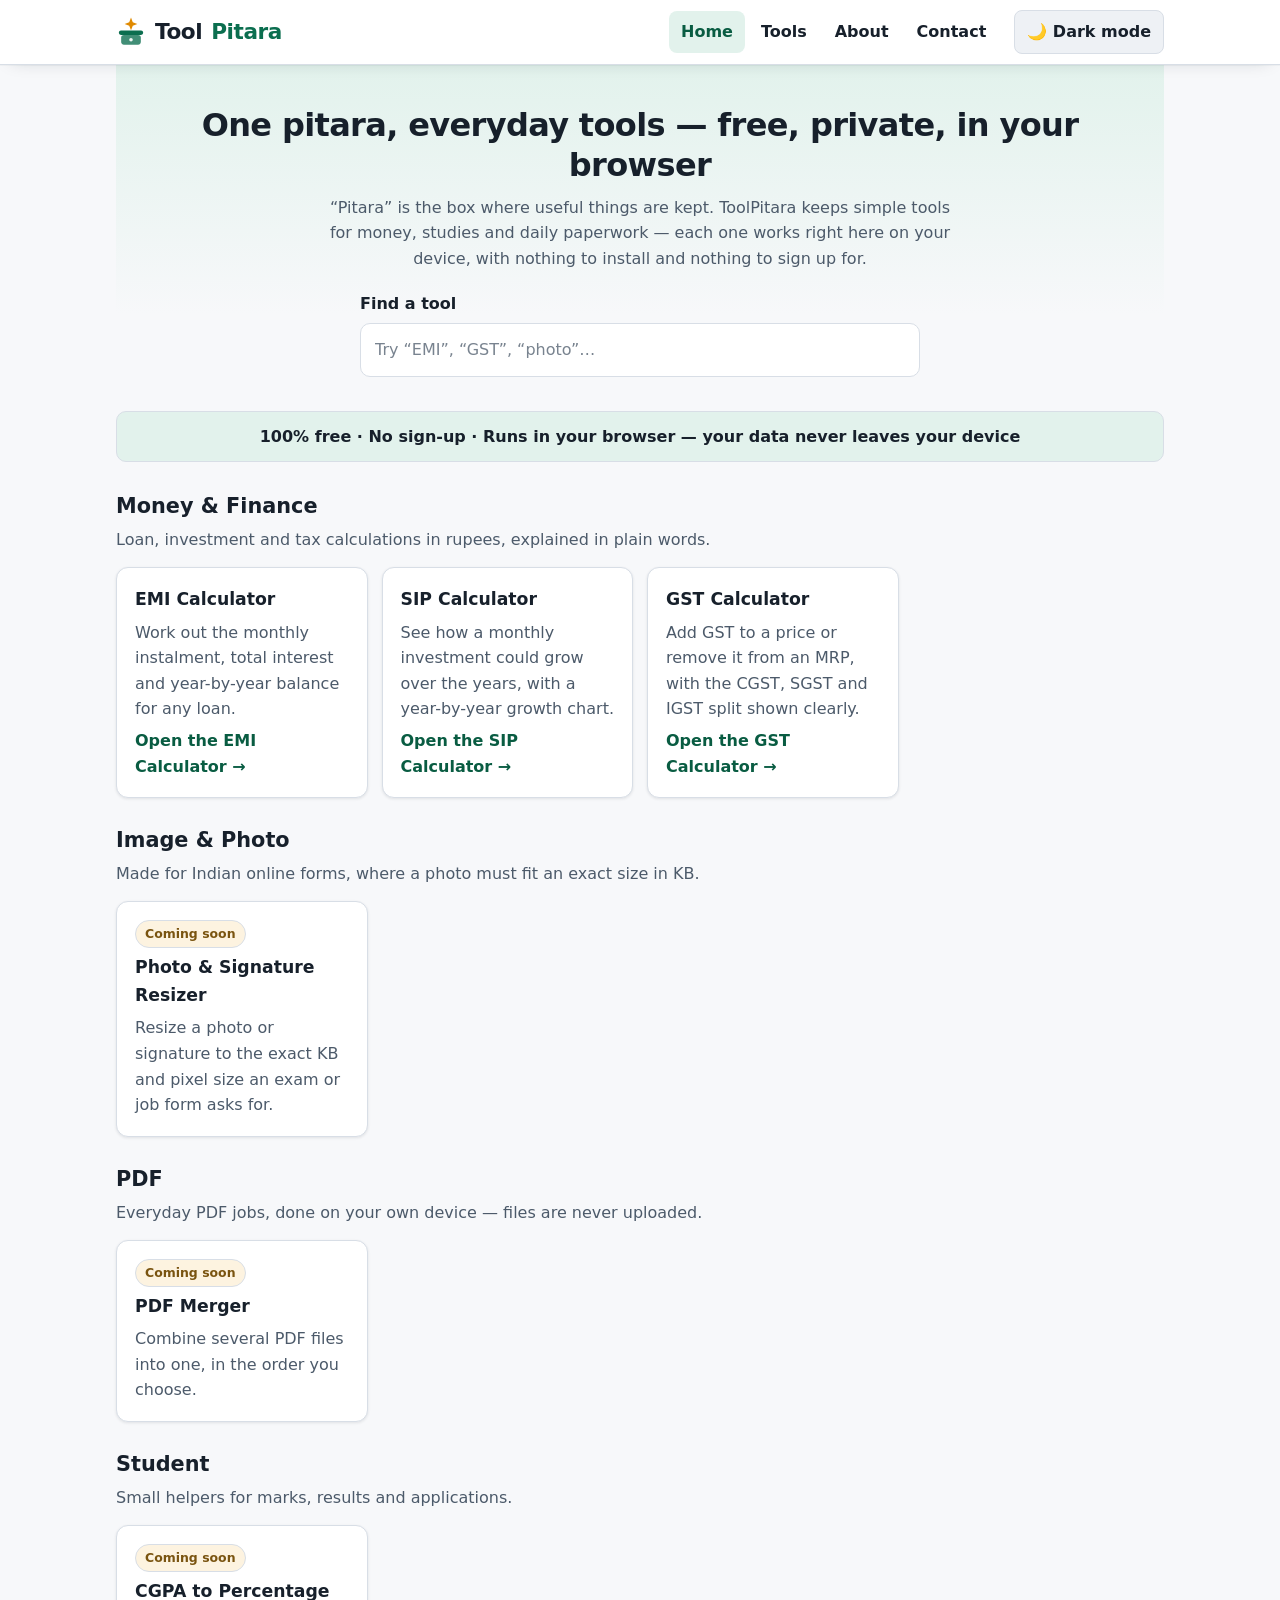
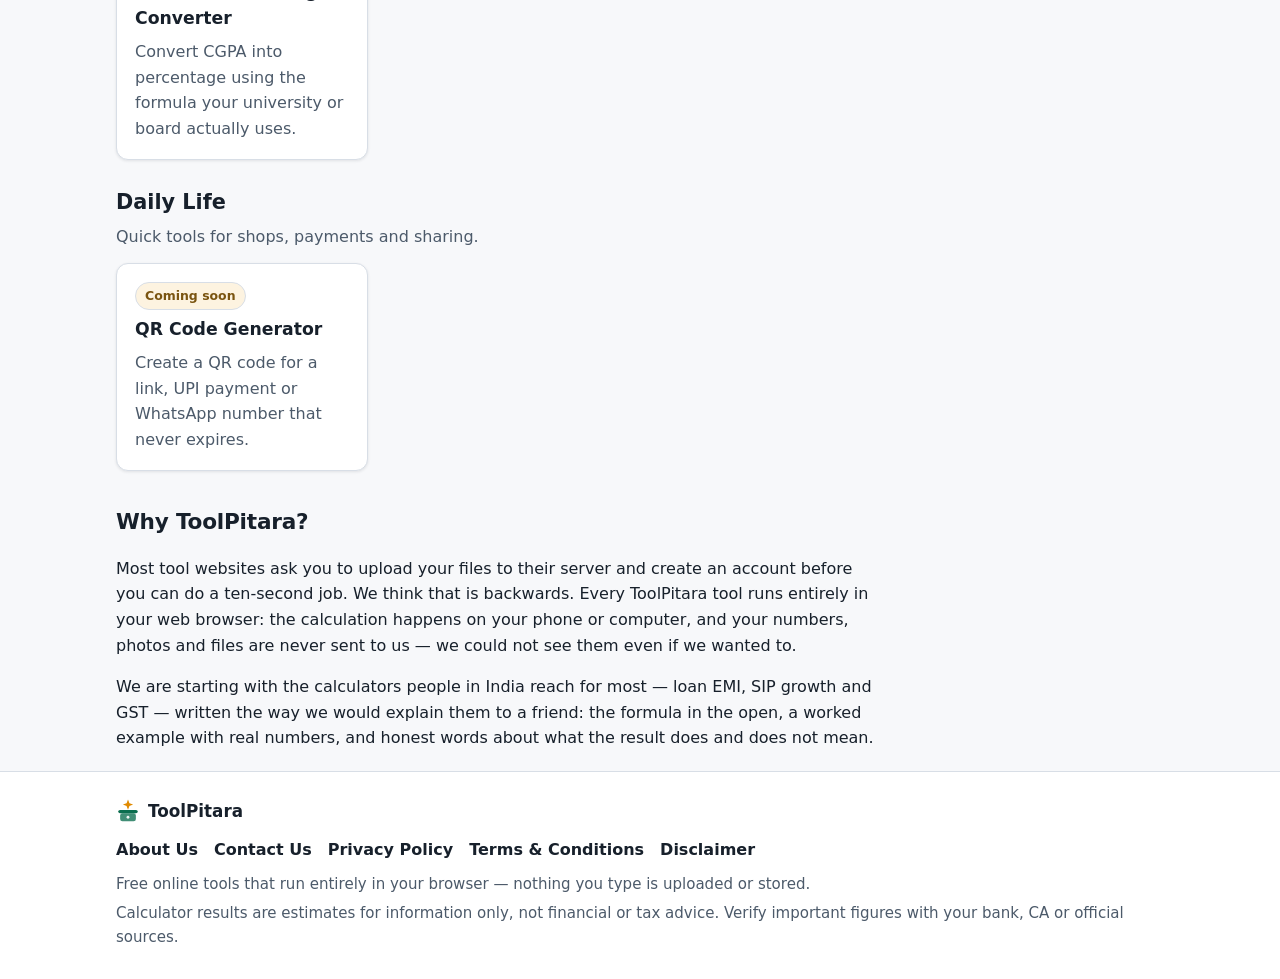
==== index.html @ 2b8d00f5 "ToolPitara Round 1: homepage, EMI/SIP/GST calculators, trust pages" ====
<!DOCTYPE html>
<html lang="en" data-theme="light">
<head>
<meta charset="UTF-8">
<meta name="viewport" content="width=device-width, initial-scale=1.0">
<title>ToolPitara — Free Online Tools for Everyday Calculations</title>
<meta name="description" content="ToolPitara is a free box of simple online tools: EMI, SIP and GST calculators that run entirely in your browser. No sign-up, no uploads — your numbers never leave your device.">
<link rel="canonical" href="https://toolpitarawala.github.io/">
<meta property="og:type" content="website">
<meta property="og:site_name" content="ToolPitara">
<meta property="og:title" content="ToolPitara — Free Online Tools for Everyday Calculations">
<meta property="og:description" content="Free EMI, SIP and GST calculators that run in your browser. No sign-up, nothing uploaded.">
<meta property="og:url" content="https://toolpitarawala.github.io/">
<script>try{var t=localStorage.getItem('tp-theme');if(t){document.documentElement.setAttribute('data-theme',t);}else if(window.matchMedia&&window.matchMedia('(prefers-color-scheme: dark)').matches){document.documentElement.setAttribute('data-theme','dark');}}catch(e){}</script>
<link rel="stylesheet" href="assets/style.css">
</head>
<body>
<a class="skip-link" href="#main">Skip to content</a>
<header class="site-header">
  <div class="wrap header-in">
    <a class="logo" href="index.html"><svg class="logo-mark" width="30" height="30" viewBox="0 0 32 32" aria-hidden="true" focusable="false"><path class="lm-star" d="M16 .6l1.9 4.9 4.9 1.9-4.9 1.9L16 14.2l-1.9-4.9L9.2 7.4l4.9-1.9z"/><rect class="lm-lid" x="3" y="14.5" width="26" height="4.6" rx="2.3"/><rect class="lm-box" x="5.5" y="19.1" width="21" height="10.4" rx="3"/><circle cx="16" cy="24.3" r="1.9" fill="#ffffff" opacity=".92"/></svg>Tool<span>Pitara</span></a>
    <nav class="main-nav" aria-label="Main">
      <ul>
        <li><a href="index.html" aria-current="page">Home</a></li>
        <li><a href="#tools">Tools</a></li>
        <li><a href="about.html">About</a></li>
        <li><a href="contact.html">Contact</a></li>
      </ul>
    </nav>
    <button type="button" class="theme-btn" id="themeToggle" aria-pressed="false">🌙 Dark mode</button>
  </div>
</header>

<main id="main" class="wrap">
  <section class="hero">
    <h1>One pitara, everyday tools — free, private, in your browser</h1>
    <p>“Pitara” is the box where useful things are kept. ToolPitara keeps simple tools for money,
    studies and daily paperwork — each one works right here on your device, with nothing to install
    and nothing to sign up for.</p>
    <div class="search-box">
      <label for="toolSearch">Find a tool</label>
      <input type="search" id="toolSearch" placeholder="Try “EMI”, “GST”, “photo”…" autocomplete="off">
    </div>
  </section>

  <p class="trust-strip">100% free · No sign-up · Runs in your browser — your data never leaves your device</p>

  <div id="tools">
    <section class="category" data-category>
      <h2>Money &amp; Finance</h2>
      <p class="cat-sub">Loan, investment and tax calculations in rupees, explained in plain words.</p>
      <div class="card-grid">
        <article class="tool-card" data-tool-card data-search="emi calculator loan monthly instalment home loan car loan personal loan">
          <h3>EMI Calculator</h3>
          <p>Work out the monthly instalment, total interest and year-by-year balance for any loan.</p>
          <a class="go" href="tools/emi-calculator.html">Open the EMI Calculator →</a>
        </article>
        <article class="tool-card" data-tool-card data-search="sip calculator mutual fund monthly investment returns maturity">
          <h3>SIP Calculator</h3>
          <p>See how a monthly investment could grow over the years, with a year-by-year growth chart.</p>
          <a class="go" href="tools/sip-calculator.html">Open the SIP Calculator →</a>
        </article>
        <article class="tool-card" data-tool-card data-search="gst calculator tax cgst sgst igst add remove inclusive exclusive">
          <h3>GST Calculator</h3>
          <p>Add GST to a price or remove it from an MRP, with the CGST, SGST and IGST split shown clearly.</p>
          <a class="go" href="tools/gst-calculator.html">Open the GST Calculator →</a>
        </article>
      </div>
    </section>

    <section class="category" data-category>
      <h2>Image &amp; Photo</h2>
      <p class="cat-sub">Made for Indian online forms, where a photo must fit an exact size in KB.</p>
      <div class="card-grid">
        <article class="tool-card" data-tool-card data-search="photo signature resizer exam form kb size ssc upsc bank">
          <span class="badge soon">Coming soon</span>
          <h3>Photo &amp; Signature Resizer</h3>
          <p>Resize a photo or signature to the exact KB and pixel size an exam or job form asks for.</p>
        </article>
      </div>
    </section>

    <section class="category" data-category>
      <h2>PDF</h2>
      <p class="cat-sub">Everyday PDF jobs, done on your own device — files are never uploaded.</p>
      <div class="card-grid">
        <article class="tool-card" data-tool-card data-search="pdf merger merge combine join pdf files">
          <span class="badge soon">Coming soon</span>
          <h3>PDF Merger</h3>
          <p>Combine several PDF files into one, in the order you choose.</p>
        </article>
      </div>
    </section>

    <section class="category" data-category>
      <h2>Student</h2>
      <p class="cat-sub">Small helpers for marks, results and applications.</p>
      <div class="card-grid">
        <article class="tool-card" data-tool-card data-search="cgpa percentage converter marks university result">
          <span class="badge soon">Coming soon</span>
          <h3>CGPA to Percentage Converter</h3>
          <p>Convert CGPA into percentage using the formula your university or board actually uses.</p>
        </article>
      </div>
    </section>

    <section class="category" data-category>
      <h2>Daily Life</h2>
      <p class="cat-sub">Quick tools for shops, payments and sharing.</p>
      <div class="card-grid">
        <article class="tool-card" data-tool-card data-search="qr code generator upi link whatsapp payment menu">
          <span class="badge soon">Coming soon</span>
          <h3>QR Code Generator</h3>
          <p>Create a QR code for a link, UPI payment or WhatsApp number that never expires.</p>
        </article>
      </div>
    </section>

    <p class="no-results" id="noResults" hidden>No tool matches that search yet. Try a shorter word, like “loan” or “tax”.</p>
  </div>

  <section class="prose" aria-labelledby="why-h">
    <h2 id="why-h">Why ToolPitara?</h2>
    <p>Most tool websites ask you to upload your files to their server and create an account before
    you can do a ten-second job. We think that is backwards. Every ToolPitara tool runs entirely in
    your web browser: the calculation happens on your phone or computer, and your numbers, photos
    and files are never sent to us — we could not see them even if we wanted to.</p>
    <p>We are starting with the calculators people in India reach for most — loan EMI, SIP growth and
    GST — written the way we would explain them to a friend: the formula in the open, a worked example
    with real numbers, and honest words about what the result does and does not mean.</p>
  </section>
</main>

<footer class="site-footer">
  <div class="wrap footer-in">
    <div class="footer-brand"><svg class="logo-mark" width="24" height="24" viewBox="0 0 32 32" aria-hidden="true" focusable="false"><path class="lm-star" d="M16 .6l1.9 4.9 4.9 1.9-4.9 1.9L16 14.2l-1.9-4.9L9.2 7.4l4.9-1.9z"/><rect class="lm-lid" x="3" y="14.5" width="26" height="4.6" rx="2.3"/><rect class="lm-box" x="5.5" y="19.1" width="21" height="10.4" rx="3"/><circle cx="16" cy="24.3" r="1.9" fill="#ffffff" opacity=".92"/></svg><strong>ToolPitara</strong></div>
    <ul class="footer-links">
      <li><a href="about.html">About Us</a></li>
      <li><a href="contact.html">Contact Us</a></li>
      <li><a href="privacy.html">Privacy Policy</a></li>
      <li><a href="terms.html">Terms &amp; Conditions</a></li>
      <li><a href="disclaimer.html">Disclaimer</a></li>
    </ul>
    <p>Free online tools that run entirely in your browser — nothing you type is uploaded or stored.</p>
    <p>Calculator results are estimates for information only, not financial or tax advice. Verify important figures with your bank, CA or official sources.</p>
  </div>
</footer>
<script src="assets/app.js" defer></script>
</body>
</html>
---- assets/style.css ----
/* ToolPitara — shared stylesheet. System fonts only, no external assets. */

:root {
  --bg: #f7f8fa;
  --surface: #ffffff;
  --surface-2: #eef1f5;
  --text: #17202b;
  --text-soft: #4c5a6a;
  --border: #d8dee6;
  --brand: #0b6e4f;
  --brand-strong: #095c42;
  --brand-soft: #e2f2ec;
  --warn-bg: #fdf3e0;
  --warn-text: #7a5410;
  --error: #b3261e;
  --focus: #1a73e8;
  --shadow: 0 1px 3px rgba(16, 30, 44, 0.10);
  color-scheme: light;
}

[data-theme="dark"] {
  --bg: #10151c;
  --surface: #182030;
  --surface-2: #202a3d;
  --text: #e8edf3;
  --text-soft: #a9b6c6;
  --border: #2e3a4f;
  --brand: #3ecf9a;
  --brand-strong: #6fe0b4;
  --brand-soft: #143327;
  --warn-bg: #3a2f16;
  --warn-text: #f0cf8a;
  --error: #ff9d97;
  --focus: #8ab4f8;
  --shadow: 0 1px 3px rgba(0, 0, 0, 0.45);
  color-scheme: dark;
}

* { box-sizing: border-box; }

html { -webkit-text-size-adjust: 100%; }

body {
  margin: 0;
  font-family: system-ui, -apple-system, "Segoe UI", Roboto, "Helvetica Neue", Arial, sans-serif;
  background: var(--bg);
  color: var(--text);
  line-height: 1.6;
  font-size: 16px;
}

a { color: var(--brand-strong); }
a:hover { text-decoration-thickness: 2px; }

a:focus-visible, button:focus-visible, input:focus-visible,
select:focus-visible, summary:focus-visible {
  outline: 3px solid var(--focus);
  outline-offset: 2px;
}

.wrap { max-width: 1080px; margin: 0 auto; padding: 0 16px; }

/* Header */
.site-header {
  background: var(--surface);
  border-bottom: 1px solid var(--border);
  position: sticky; top: 0; z-index: 10;
}
.header-in { display: flex; align-items: center; gap: 16px; padding-top: 10px; padding-bottom: 10px; flex-wrap: wrap; }
.logo { font-size: 1.35rem; font-weight: 800; color: var(--text); text-decoration: none; letter-spacing: -0.02em; }
.logo span { color: var(--brand); }
.main-nav { margin-left: auto; }
.main-nav ul { display: flex; gap: 4px; list-style: none; margin: 0; padding: 0; flex-wrap: wrap; }
.main-nav a {
  display: inline-block; padding: 8px 12px; border-radius: 8px;
  color: var(--text); text-decoration: none; font-weight: 600;
}
.main-nav a:hover { background: var(--surface-2); }
.main-nav a[aria-current="page"] { background: var(--brand-soft); color: var(--brand-strong); }
.theme-btn {
  border: 1px solid var(--border); background: var(--surface-2); color: var(--text);
  border-radius: 8px; padding: 8px 12px; font: inherit; font-weight: 600; cursor: pointer;
}
.theme-btn:hover { border-color: var(--brand); }

/* Hero + search */
.hero { padding: 40px 0 8px; text-align: center; }
.hero h1 { font-size: 2rem; line-height: 1.25; margin: 0 0 10px; letter-spacing: -0.02em; }
.hero p { color: var(--text-soft); max-width: 640px; margin: 0 auto 20px; }
.search-box { max-width: 560px; margin: 0 auto; text-align: left; }
.search-box label { font-weight: 700; display: block; margin-bottom: 6px; }
.search-box input {
  width: 100%; padding: 13px 14px; font: inherit; border-radius: 10px;
  border: 1.5px solid var(--border); background: var(--surface); color: var(--text);
}
.no-results { text-align: center; color: var(--text-soft); padding: 18px 0; }

.trust-strip {
  margin: 26px 0 6px; background: var(--brand-soft); border: 1px solid var(--border);
  border-radius: 10px; padding: 12px 16px; text-align: center; font-weight: 600;
}

/* Category + cards */
.category { padding: 22px 0 4px; }
.category h2 { font-size: 1.3rem; margin: 0 0 4px; }
.category .cat-sub { color: var(--text-soft); margin: 0 0 14px; }
.card-grid { display: grid; grid-template-columns: repeat(auto-fill, minmax(230px, 1fr)); gap: 14px; }
.tool-card {
  background: var(--surface); border: 1px solid var(--border); border-radius: 12px;
  padding: 18px; box-shadow: var(--shadow); display: flex; flex-direction: column; gap: 6px;
}
.tool-card h3 { margin: 0; font-size: 1.08rem; }
.tool-card p { margin: 0; color: var(--text-soft); flex: 1; }
.tool-card .go { font-weight: 700; text-decoration: none; }
.tool-card .go:hover { text-decoration: underline; }
.badge {
  align-self: flex-start; font-size: 0.78rem; font-weight: 700; padding: 3px 9px;
  border-radius: 999px; background: var(--surface-2); color: var(--text-soft);
  border: 1px solid var(--border);
}
.badge.soon { background: var(--warn-bg); color: var(--warn-text); }

/* Content pages */
main { padding-bottom: 40px; }
.page-head { padding: 30px 0 4px; }
.page-head h1 { font-size: 1.9rem; line-height: 1.25; margin: 0 0 8px; letter-spacing: -0.02em; }
.lede { color: var(--text-soft); max-width: 720px; margin: 0; }
.prose { max-width: 760px; }
.prose h2 { font-size: 1.35rem; margin: 30px 0 8px; }
.prose h3 { font-size: 1.1rem; margin: 22px 0 6px; }
.prose p, .prose li { color: var(--text); }
.prose ul, .prose ol { padding-left: 22px; }
.formula {
  background: var(--surface); border: 1px solid var(--border); border-left: 4px solid var(--brand);
  border-radius: 8px; padding: 14px 16px; font-size: 1.05rem; overflow-x: auto;
}
.note {
  background: var(--warn-bg); color: var(--warn-text); border-radius: 10px;
  padding: 13px 16px; margin: 20px 0; font-weight: 600; max-width: 760px;
}

/* Tool layout */
.tool-layout { display: grid; grid-template-columns: 1fr; gap: 18px; margin-top: 20px; }
@media (min-width: 860px) { .tool-layout { grid-template-columns: 5fr 6fr; align-items: start; } }
.panel {
  background: var(--surface); border: 1px solid var(--border); border-radius: 12px;
  padding: 20px; box-shadow: var(--shadow);
}
.panel h2 { margin-top: 0; font-size: 1.2rem; }
.field { margin-bottom: 16px; }
.field label { display: block; font-weight: 700; margin-bottom: 6px; }
.field .hint { font-weight: 400; color: var(--text-soft); font-size: 0.9rem; }
.field input, .field select {
  width: 100%; padding: 11px 12px; font: inherit; border-radius: 9px;
  border: 1.5px solid var(--border); background: var(--surface); color: var(--text);
}
.field input[aria-invalid="true"] { border-color: var(--error); }
.error-text { color: var(--error); font-weight: 600; margin: 6px 0 0; min-height: 1.2em; }
.toggle-row { display: flex; gap: 8px; flex-wrap: wrap; }
.toggle-row button {
  flex: 1; padding: 10px; font: inherit; font-weight: 700; cursor: pointer;
  border-radius: 9px; border: 1.5px solid var(--border); background: var(--surface-2); color: var(--text);
}
.toggle-row button[aria-pressed="true"] { background: var(--brand); border-color: var(--brand); color: #ffffff; }
[data-theme="dark"] .toggle-row button[aria-pressed="true"] { color: #0c1a14; }
.btn {
  display: inline-block; padding: 11px 18px; font: inherit; font-weight: 700; cursor: pointer;
  border-radius: 9px; border: 1.5px solid var(--brand); background: var(--brand); color: #ffffff;
}
[data-theme="dark"] .btn { color: #0c1a14; }
.btn.secondary { background: transparent; color: var(--brand-strong); }
.btn-row { display: flex; gap: 10px; flex-wrap: wrap; margin-top: 6px; }
.copy-msg { font-weight: 700; color: var(--brand-strong); min-height: 1.2em; margin: 8px 0 0; }

.result-grid { display: grid; grid-template-columns: 1fr 1fr; gap: 12px; margin-bottom: 16px; }
.result-item { background: var(--surface-2); border-radius: 10px; padding: 12px 14px; }
.result-item .k { font-size: 0.86rem; color: var(--text-soft); font-weight: 600; }
.result-item .v { font-size: 1.25rem; font-weight: 800; }
.result-item.big { grid-column: 1 / -1; }
.result-item.big .v { font-size: 1.7rem; color: var(--brand-strong); }
canvas.chart { width: 100%; height: auto; display: block; }
.chart-cap { font-size: 0.88rem; color: var(--text-soft); text-align: center; margin: 8px 0 0; }
.legend { display: flex; gap: 18px; justify-content: center; flex-wrap: wrap; font-size: 0.92rem; margin-top: 6px; }
.legend i { display: inline-block; width: 12px; height: 12px; border-radius: 3px; margin-right: 6px; }

.table-scroll { overflow-x: auto; }
table { border-collapse: collapse; width: 100%; background: var(--surface); }
caption { text-align: left; font-weight: 700; padding: 8px 0; }
th, td { border: 1px solid var(--border); padding: 9px 11px; text-align: right; }
th:first-child, td:first-child { text-align: left; }
thead th { background: var(--surface-2); }

/* FAQ */
.faq details { border: 1px solid var(--border); border-radius: 10px; background: var(--surface); padding: 4px 16px; margin-bottom: 10px; max-width: 760px; }
.faq summary { font-weight: 700; cursor: pointer; padding: 10px 0; }
.faq details p { margin: 0 0 12px; color: var(--text-soft); }

/* Related tools */
.related { margin-top: 34px; max-width: 760px; }
.related ul { display: flex; gap: 10px; flex-wrap: wrap; list-style: none; padding: 0; }
.related a {
  display: inline-block; padding: 10px 14px; border: 1px solid var(--border); border-radius: 9px;
  background: var(--surface); font-weight: 700; text-decoration: none;
}
.related a:hover { border-color: var(--brand); }

/* Footer */
.site-footer { border-top: 1px solid var(--border); background: var(--surface); margin-top: 20px; }
.footer-in { padding-top: 22px; padding-bottom: 26px; }
.footer-links { display: flex; gap: 16px; flex-wrap: wrap; list-style: none; margin: 0 0 10px; padding: 0; }
.footer-links a { color: var(--text); text-decoration: none; font-weight: 600; }
.footer-links a:hover { text-decoration: underline; }
.site-footer p { color: var(--text-soft); margin: 4px 0; font-size: 0.94rem; }

.skip-link {
  position: absolute; left: -9999px; top: 0; background: var(--surface); color: var(--text);
  padding: 10px 14px; z-index: 20; font-weight: 700;
}
.skip-link:focus { left: 8px; top: 8px; }

@media (max-width: 560px) {
  .hero h1 { font-size: 1.6rem; }
  .page-head h1 { font-size: 1.55rem; }
  .result-grid { grid-template-columns: 1fr; }
}

/* ---- Premium finish: brand mark, depth, rhythm ---- */
::selection { background: var(--brand); color: #ffffff; }

.logo { display: inline-flex; align-items: center; gap: 9px; }
.logo-mark { flex: none; display: block; }
.logo-mark .lm-star { fill: #e08a00; }
.logo-mark .lm-lid { fill: var(--brand); }
.logo-mark .lm-box { fill: var(--brand); opacity: 0.78; }

.site-header { box-shadow: 0 1px 0 rgba(16, 30, 44, 0.03), 0 6px 18px -12px rgba(16, 30, 44, 0.25); }

.hero {
  background: linear-gradient(180deg, var(--brand-soft), transparent 78%);
  border-radius: 0 0 22px 22px;
  padding-left: 12px; padding-right: 12px;
}
.hero h1 { font-weight: 800; }

.tool-card { transition: transform 0.15s ease, box-shadow 0.15s ease, border-color 0.15s ease; }
.tool-card:hover { transform: translateY(-3px); border-color: var(--brand); box-shadow: 0 10px 24px -12px rgba(16, 30, 44, 0.28); }

.panel { border-radius: 14px; }
.note { border: 1px solid var(--border); }

.btn { transition: background 0.12s ease, transform 0.12s ease; }
.btn:hover { background: var(--brand-strong); border-color: var(--brand-strong); color: #ffffff; }
[data-theme="dark"] .btn:hover { color: #0c1a14; }
.btn.secondary:hover { background: var(--brand-soft); color: var(--brand-strong); }

.footer-brand { display: flex; align-items: center; gap: 8px; font-size: 1.05rem; margin-bottom: 12px; }
.footer-in { padding-top: 26px; }

.faq details { transition: border-color 0.12s ease; }
.faq details:hover { border-color: var(--brand); }

.prose h2 { letter-spacing: -0.01em; }
input::placeholder { color: var(--text-soft); opacity: 0.75; }
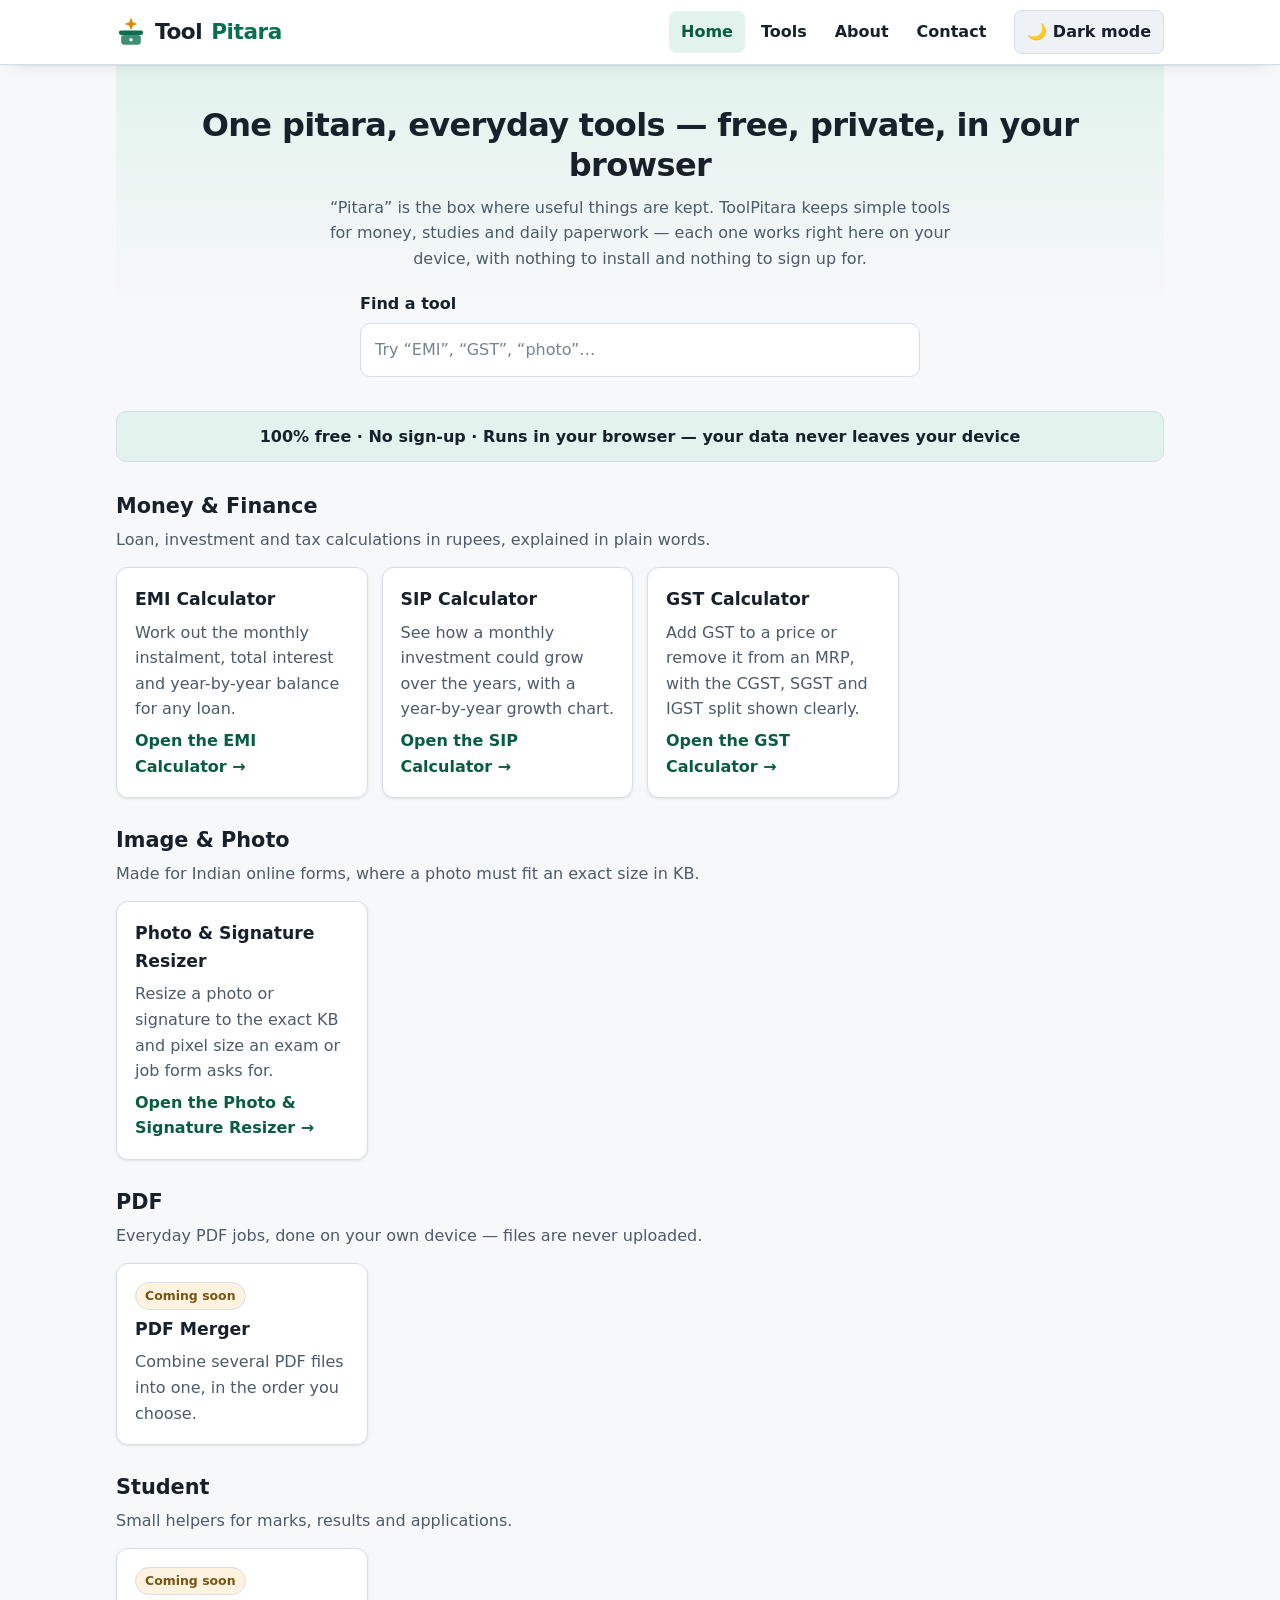
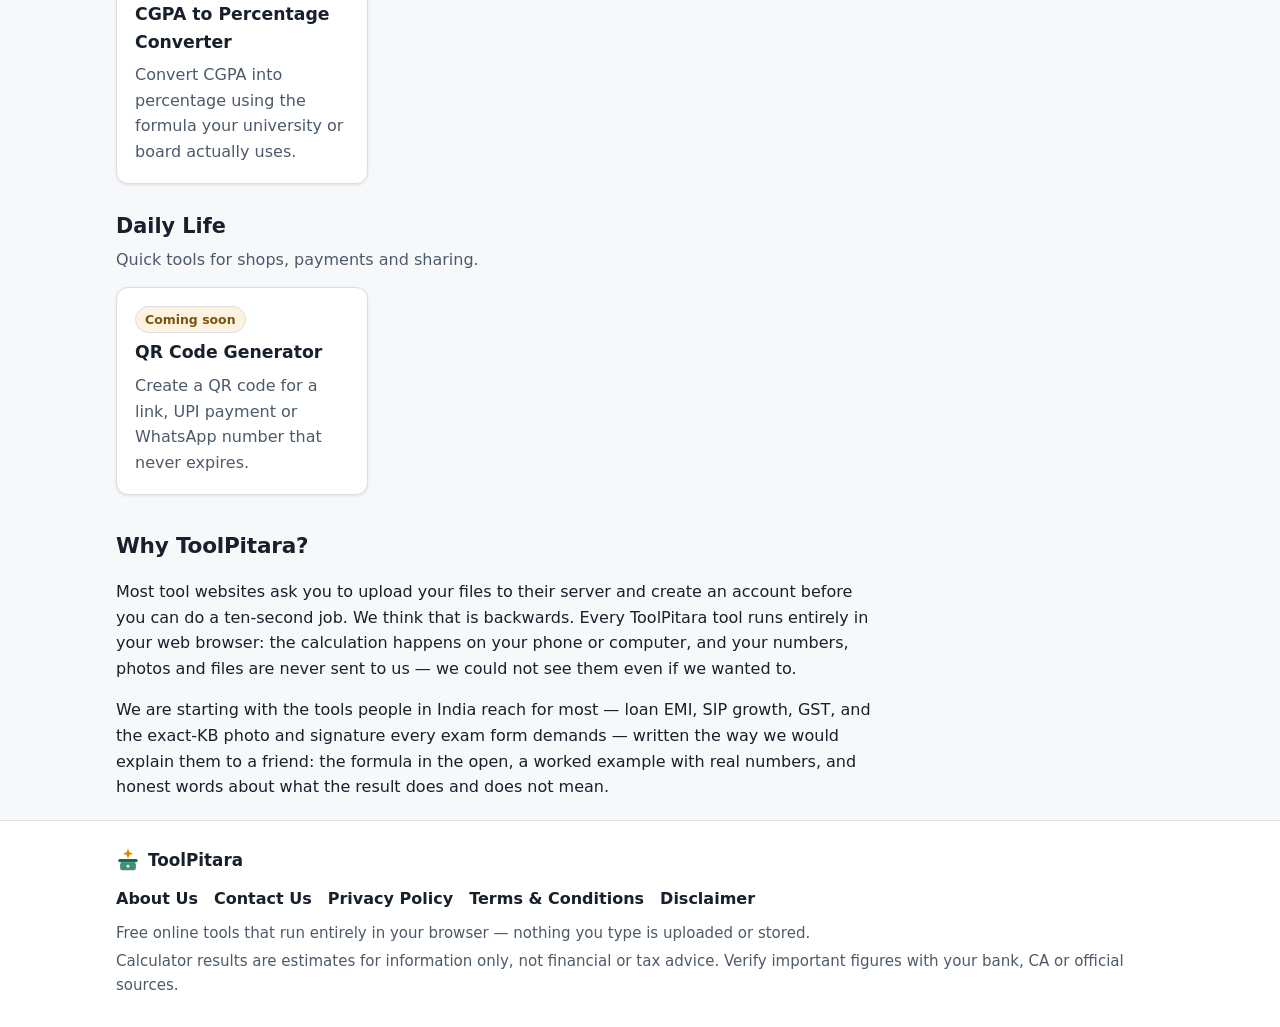
==== commit 81949b74: "Add Photo & Signature Resizer tool (Round 2, first tool)" ====
--- a/index.html
+++ b/index.html
@@ -4,15 +4,17 @@
 <meta charset="UTF-8">
 <meta name="viewport" content="width=device-width, initial-scale=1.0">
 <title>ToolPitara — Free Online Tools for Everyday Calculations</title>
-<meta name="description" content="ToolPitara is a free box of simple online tools: EMI, SIP and GST calculators that run entirely in your browser. No sign-up, no uploads — your numbers never leave your device.">
+<meta name="description" content="ToolPitara is a free box of simple online tools: EMI, SIP and GST calculators and a photo &amp; signature resizer for exam forms — all running entirely in your browser. No sign-up, no uploads — your numbers and photos never leave your device.">
 <link rel="canonical" href="https://toolpitarawala.github.io/">
 <meta property="og:type" content="website">
 <meta property="og:site_name" content="ToolPitara">
 <meta property="og:title" content="ToolPitara — Free Online Tools for Everyday Calculations">
-<meta property="og:description" content="Free EMI, SIP and GST calculators that run in your browser. No sign-up, nothing uploaded.">
+<meta property="og:description" content="Free EMI, SIP and GST calculators and a photo &amp; signature resizer that run in your browser. No sign-up, nothing uploaded.">
 <meta property="og:url" content="https://toolpitarawala.github.io/">
 <script>try{var t=localStorage.getItem('tp-theme');if(t){document.documentElement.setAttribute('data-theme',t);}else if(window.matchMedia&&window.matchMedia('(prefers-color-scheme: dark)').matches){document.documentElement.setAttribute('data-theme','dark');}}catch(e){}</script>
 <link rel="stylesheet" href="assets/style.css">
+<script async src="https://pagead2.googlesyndication.com/pagead/js/adsbygoogle.js?client=ca-pub-2141817975968460"
+     crossorigin="anonymous"></script>
 </head>
 <body>
 <a class="skip-link" href="#main">Skip to content</a>
@@ -73,9 +75,9 @@
       <p class="cat-sub">Made for Indian online forms, where a photo must fit an exact size in KB.</p>
       <div class="card-grid">
         <article class="tool-card" data-tool-card data-search="photo signature resizer exam form kb size ssc upsc bank">
-          <span class="badge soon">Coming soon</span>
           <h3>Photo &amp; Signature Resizer</h3>
           <p>Resize a photo or signature to the exact KB and pixel size an exam or job form asks for.</p>
+          <a class="go" href="tools/photo-signature-resizer.html">Open the Photo &amp; Signature Resizer →</a>
         </article>
       </div>
     </section>
@@ -125,9 +127,10 @@
     you can do a ten-second job. We think that is backwards. Every ToolPitara tool runs entirely in
     your web browser: the calculation happens on your phone or computer, and your numbers, photos
     and files are never sent to us — we could not see them even if we wanted to.</p>
-    <p>We are starting with the calculators people in India reach for most — loan EMI, SIP growth and
-    GST — written the way we would explain them to a friend: the formula in the open, a worked example
-    with real numbers, and honest words about what the result does and does not mean.</p>
+    <p>We are starting with the tools people in India reach for most — loan EMI, SIP growth, GST, and
+    the exact-KB photo and signature every exam form demands — written the way we would explain them
+    to a friend: the formula in the open, a worked example with real numbers, and honest words about
+    what the result does and does not mean.</p>
   </section>
 </main>
 
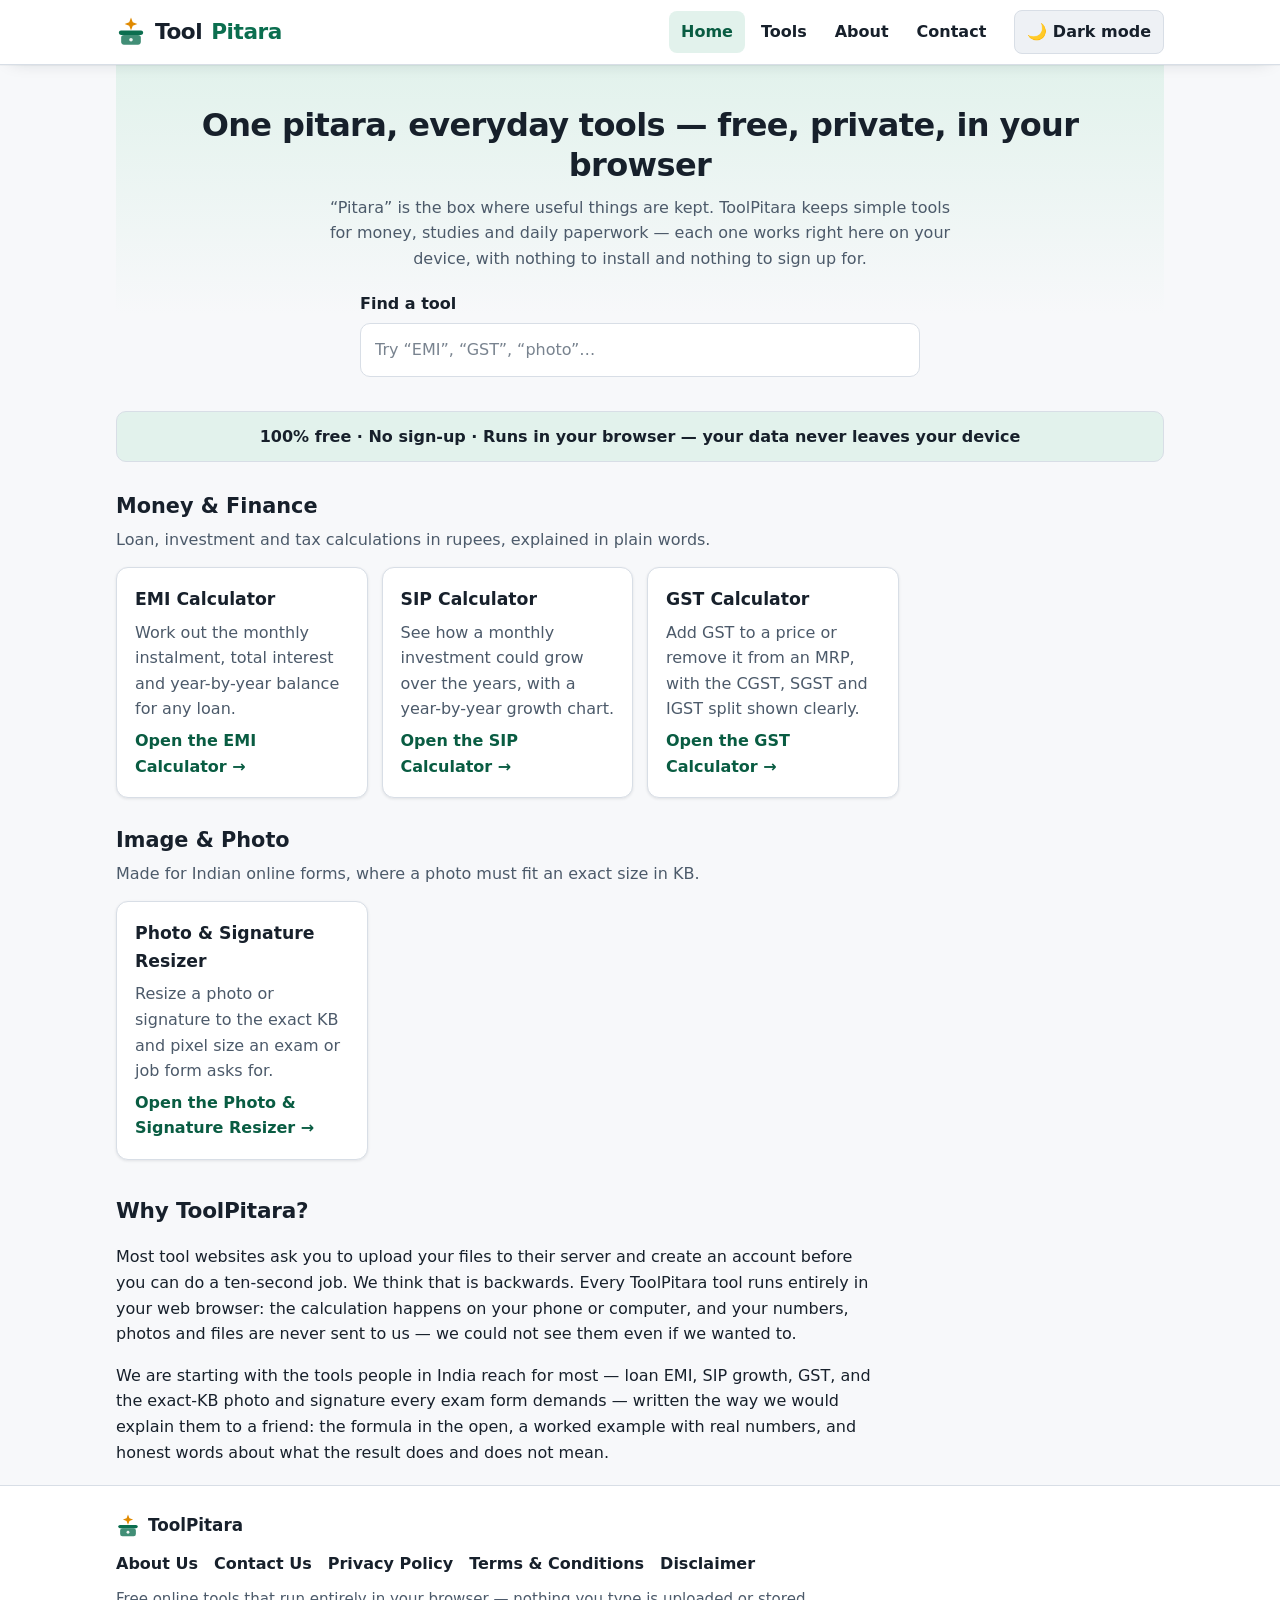
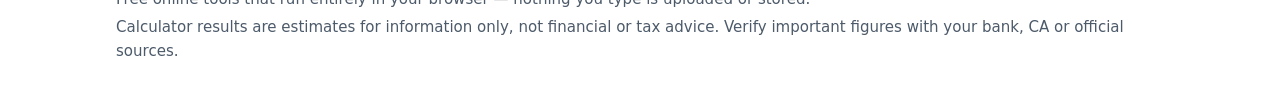
==== commit 960e67ca: "Add og:image + Twitter cards and favicon to all pages; hide Coming soon sections during AdSense revi" ====
--- a/index.html
+++ b/index.html
@@ -6,11 +6,19 @@
 <title>ToolPitara — Free Online Tools for Everyday Calculations</title>
 <meta name="description" content="ToolPitara is a free box of simple online tools: EMI, SIP and GST calculators and a photo &amp; signature resizer for exam forms — all running entirely in your browser. No sign-up, no uploads — your numbers and photos never leave your device.">
 <link rel="canonical" href="https://toolpitarawala.github.io/">
+<link rel="icon" type="image/svg+xml" href="favicon.svg">
 <meta property="og:type" content="website">
 <meta property="og:site_name" content="ToolPitara">
 <meta property="og:title" content="ToolPitara — Free Online Tools for Everyday Calculations">
 <meta property="og:description" content="Free EMI, SIP and GST calculators and a photo &amp; signature resizer that run in your browser. No sign-up, nothing uploaded.">
 <meta property="og:url" content="https://toolpitarawala.github.io/">
+<meta property="og:image" content="https://toolpitarawala.github.io/og-image.svg">
+<meta property="og:image:width" content="1200">
+<meta property="og:image:height" content="630">
+<meta name="twitter:card" content="summary_large_image">
+<meta name="twitter:title" content="ToolPitara — Free Online Tools for Everyday Calculations">
+<meta name="twitter:description" content="Free EMI, SIP and GST calculators and a photo &amp; signature resizer that run in your browser. No sign-up, nothing uploaded.">
+<meta name="twitter:image" content="https://toolpitarawala.github.io/og-image.svg">
 <script>try{var t=localStorage.getItem('tp-theme');if(t){document.documentElement.setAttribute('data-theme',t);}else if(window.matchMedia&&window.matchMedia('(prefers-color-scheme: dark)').matches){document.documentElement.setAttribute('data-theme','dark');}}catch(e){}</script>
 <link rel="stylesheet" href="assets/style.css">
 <script async src="https://pagead2.googlesyndication.com/pagead/js/adsbygoogle.js?client=ca-pub-2141817975968460"
@@ -82,7 +90,8 @@
       </div>
     </section>
 
-    <section class="category" data-category>
+    <!-- HIDDEN during AdSense review, 10 Nov 2026: unbuilt "Coming soon" tools section. Restore after the review by removing this comment wrapper.
+<section class="category" data-category>
       <h2>PDF</h2>
       <p class="cat-sub">Everyday PDF jobs, done on your own device — files are never uploaded.</p>
       <div class="card-grid">
@@ -93,8 +102,10 @@
         </article>
       </div>
     </section>
+-->
 
-    <section class="category" data-category>
+    <!-- HIDDEN during AdSense review, 10 Nov 2026: unbuilt "Coming soon" tools section. Restore after the review by removing this comment wrapper.
+<section class="category" data-category>
       <h2>Student</h2>
       <p class="cat-sub">Small helpers for marks, results and applications.</p>
       <div class="card-grid">
@@ -105,8 +116,10 @@
         </article>
       </div>
     </section>
+-->
 
-    <section class="category" data-category>
+    <!-- HIDDEN during AdSense review, 10 Nov 2026: unbuilt "Coming soon" tools section. Restore after the review by removing this comment wrapper.
+<section class="category" data-category>
       <h2>Daily Life</h2>
       <p class="cat-sub">Quick tools for shops, payments and sharing.</p>
       <div class="card-grid">
@@ -117,6 +130,7 @@
         </article>
       </div>
     </section>
+-->
 
     <p class="no-results" id="noResults" hidden>No tool matches that search yet. Try a shorter word, like “loan” or “tax”.</p>
   </div>
